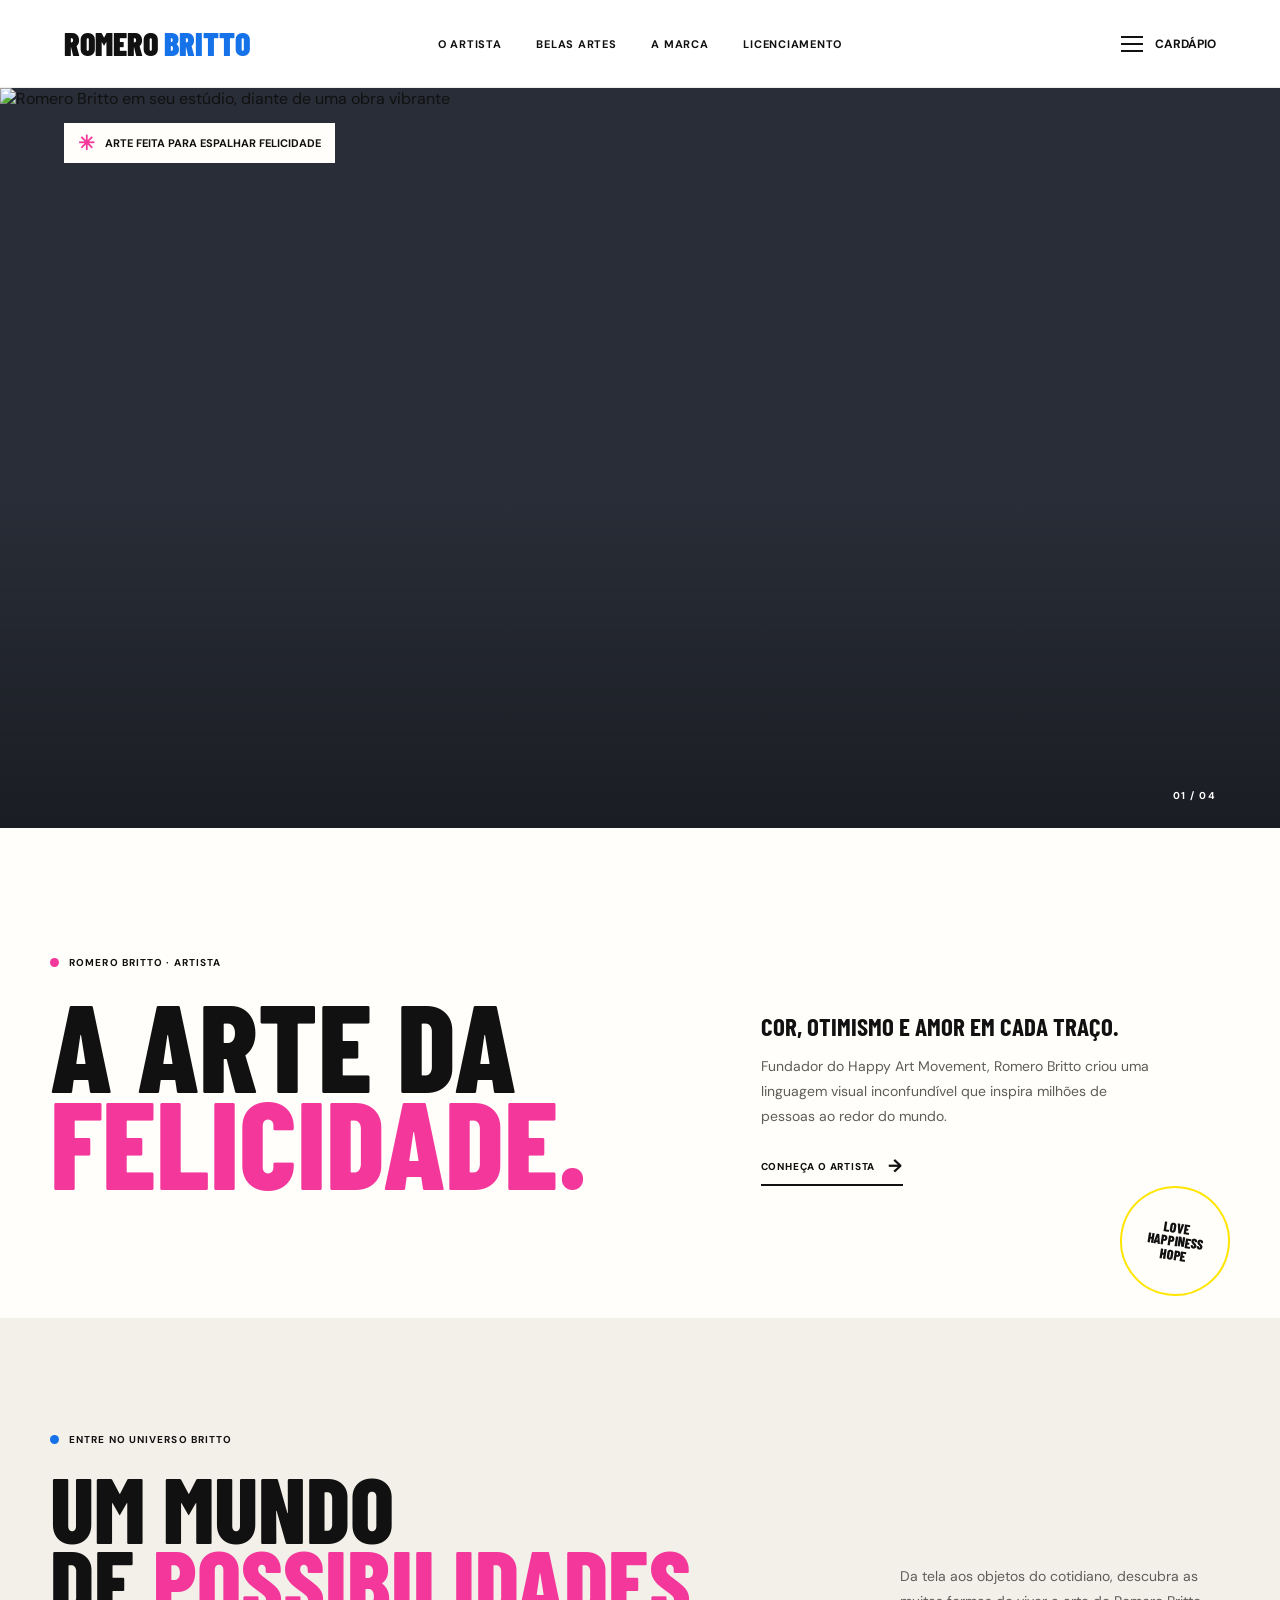
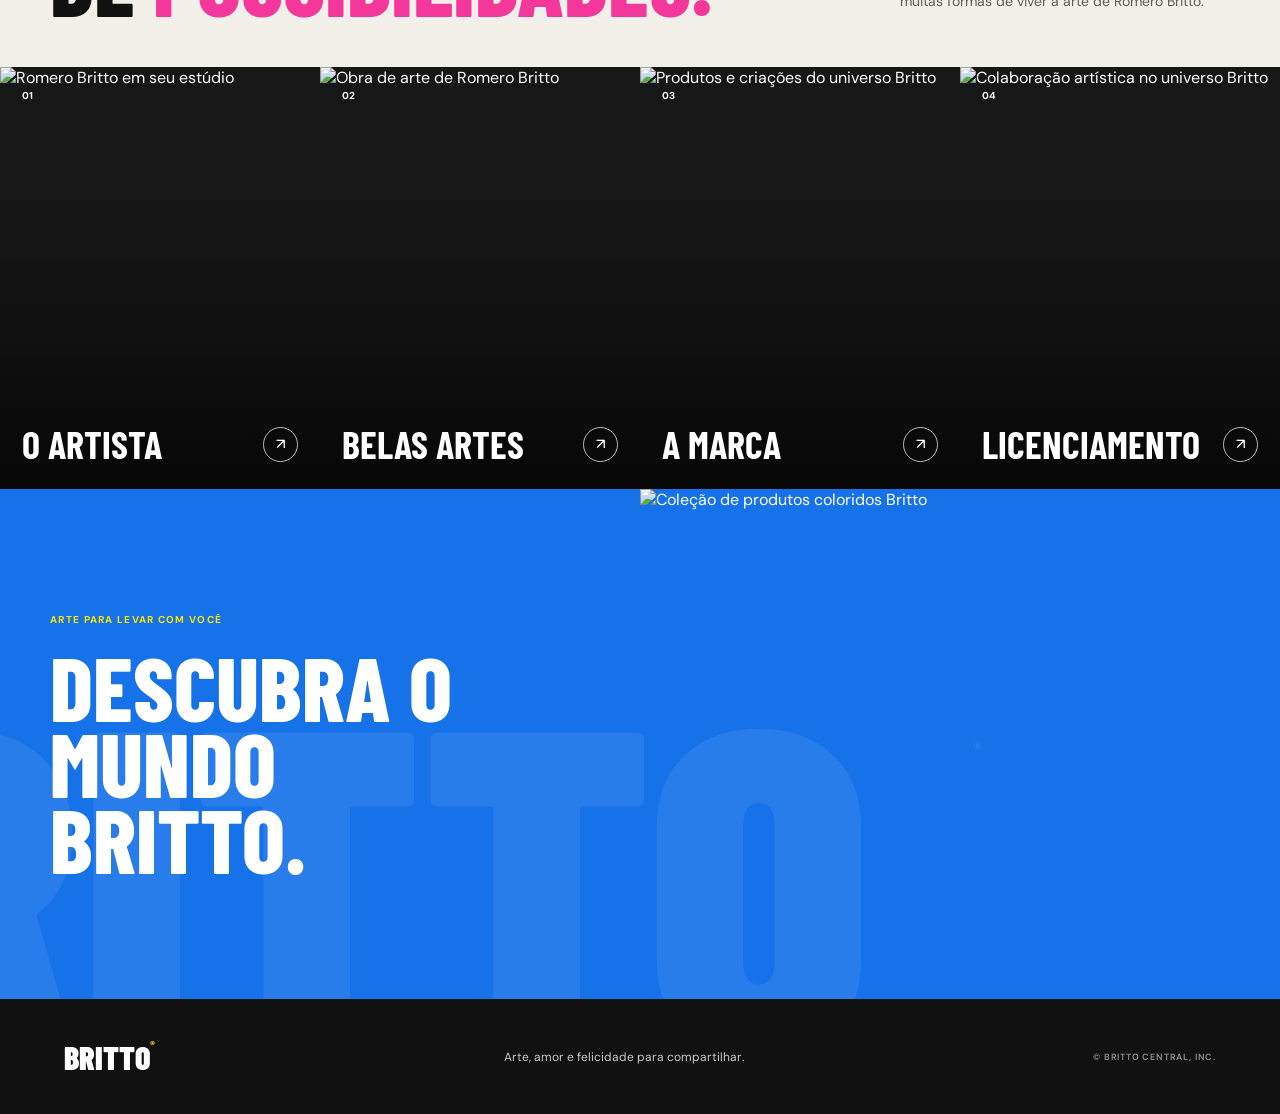
==== index.html @ 92412140 "Primeira publicação" ====
<!doctype html>
<html lang="pt-BR">
<head>
  <meta charset="utf-8">
  <meta name="viewport" content="width=device-width, initial-scale=1">
  <meta name="theme-color" content="#ffffff">
  <meta name="description" content="Entre no universo colorido de Romero Britto: arte, design e felicidade em movimento.">
  <title>Romero Britto | The Art of Happiness</title>
  <link rel="preconnect" href="https://britto.com">
  <link rel="preconnect" href="https://fonts.googleapis.com">
  <link rel="preconnect" href="https://fonts.gstatic.com" crossorigin>
  <link href="https://fonts.googleapis.com/css2?family=Barlow+Condensed:wght@600;700;800;900&family=DM+Sans:wght@400;500;600;700&display=swap" rel="stylesheet">
  <link rel="stylesheet" href="styles.css">
  <script src="script.js" defer></script>
</head>
<body>
  <a class="skip-link" href="#conteudo">Pular para o conteúdo</a>
  <header class="site-header">
    <a class="wordmark" href="#inicio" aria-label="Romero Britto, início">
      <span>ROMERO</span> <span>BRITTO</span>
    </a>
    <nav class="top-nav" aria-label="Navegação principal">
      <a href="https://www.shopbritto.com/pages/the-artist">O ARTISTA</a>
      <a href="https://www.shopbritto.com/pages/romero-britto-fine-art">BELAS ARTES</a>
      <a href="https://www.shopbritto.com/pages/britto-brand">A MARCA</a>
      <a href="https://www.shopbritto.com/pages/britto-licensing">LICENCIAMENTO</a>
    </nav>
    <button class="menu-toggle" type="button" aria-expanded="false" aria-controls="side-menu">
      <span class="menu-icon" aria-hidden="true"><i></i><i></i><i></i></span>
      <span>Cardápio</span>
    </button>
  </header>

  <div class="menu-scrim" hidden></div>
  <aside class="side-menu" id="side-menu" aria-label="Cardápio" aria-hidden="true" inert>
    <div class="drawer-top">
      <span class="drawer-title">Cardápio</span>
      <button class="drawer-close" type="button" aria-label="Fechar cardápio"><span aria-hidden="true">×</span></button>
    </div>
    <p class="drawer-kicker">Explore o universo Britto</p>
    <nav class="drawer-nav" aria-label="Links do cardápio">
      <a href="https://www.shopbritto.com/pages/the-artist"><span>01</span>O artista</a>
      <a href="https://www.shopbritto.com/pages/romero-britto-fine-art"><span>02</span>Belas artes</a>
      <a href="https://www.shopbritto.com/pages/britto-brand"><span>03</span>A marca</a>
      <a href="https://www.shopbritto.com/pages/britto-licensing"><span>04</span>Licenciamento</a>
    </nav>
  </aside>

  <main id="conteudo">
    <section class="hero" id="inicio" aria-label="Romero Britto em seu estúdio">
      <img class="hero-image" src="https://britto.com/wp-content/uploads/2026/08/b-banner-desktop-scaled.jpg" alt="Romero Britto em seu estúdio, diante de uma obra vibrante" fetchpriority="high">
      <div class="hero-note"><span class="note-star" aria-hidden="true">✳</span> Arte feita para espalhar felicidade</div>
      <div class="hero-index" aria-hidden="true">01 / 04</div>
    </section>

    <section class="intro section-wrap">
      <div class="intro-label"><span class="color-dot"></span> ROMERO BRITTO · ARTISTA</div>
      <div class="intro-content">
        <h1>A arte da<br><em>felicidade.</em></h1>
        <div class="intro-copy">
          <p class="intro-lead">Cor, otimismo e amor em cada traço.</p>
          <p>Fundador do Happy Art Movement, Romero Britto criou uma linguagem visual inconfundível que inspira milhões de pessoas ao redor do mundo.</p>
          <a class="text-link" href="https://www.shopbritto.com/pages/the-artist">CONHEÇA O ARTISTA <span aria-hidden="true">→</span></a>
        </div>
      </div>
      <div class="intro-stamp" aria-hidden="true">LOVE<br>HAPPINESS<br>HOPE</div>
    </section>

    <section class="discover" aria-labelledby="discover-title">
      <div class="section-wrap discover-head">
        <div>
          <div class="intro-label"><span class="color-dot dot-blue"></span> ENTRE NO UNIVERSO BRITTO</div>
          <h2 id="discover-title">Um mundo<br>de <em>possibilidades.</em></h2>
        </div>
        <p>Da tela aos objetos do cotidiano, descubra as muitas formas de viver a arte de Romero Britto.</p>
      </div>
      <div class="feature-grid">
        <a class="feature feature-artist" href="https://www.shopbritto.com/pages/the-artist">
          <img src="https://britto.com/wp-content/uploads/2026/08/b-banner-desktop-scaled.jpg" alt="Romero Britto em seu estúdio" loading="lazy">
          <span class="feature-number">01</span><span class="feature-title">O artista <b aria-hidden="true">↗</b></span>
        </a>
        <a class="feature feature-fine-art" href="https://www.shopbritto.com/pages/romero-britto-fine-art">
          <img src="https://britto.com/wp-content/uploads/sb-instagram-feed-images/825325809_18635080120003110_6765232117964601297_nfull.jpg" alt="Obra de arte de Romero Britto" loading="lazy">
          <span class="feature-number">02</span><span class="feature-title">Belas artes <b aria-hidden="true">↗</b></span>
        </a>
        <a class="feature feature-brand" href="https://www.shopbritto.com/pages/britto-brand">
          <img src="https://britto.com/wp-content/uploads/2026/08/b-products-desktop-scaled.jpg" alt="Produtos e criações do universo Britto" loading="lazy">
          <span class="feature-number">03</span><span class="feature-title">A marca <b aria-hidden="true">↗</b></span>
        </a>
        <a class="feature feature-license" href="https://www.shopbritto.com/pages/britto-licensing">
          <img src="https://britto.com/wp-content/uploads/sb-instagram-feed-images/814031059_18631318309003110_2124690663657134281_nfull.jpg" alt="Colaboração artística no universo Britto" loading="lazy">
          <span class="feature-number">04</span><span class="feature-title">Licenciamento <b aria-hidden="true">↗</b></span>
        </a>
      </div>
    </section>

    <section class="shop-band">
      <div class="shop-band-art" aria-hidden="true">BRITTO<span>®</span></div>
      <div class="shop-band-content">
        <p>ARTE PARA LEVAR COM VOCÊ</p>
        <h2>Descubra o mundo<br>Britto.</h2>
      </div>
      <img class="shop-band-image" src="https://britto.com/wp-content/uploads/2026/08/b-products-desktop-scaled.jpg" alt="Coleção de produtos coloridos Britto" loading="lazy">
    </section>
  </main>

  <footer class="site-footer">
    <a class="footer-mark" href="#inicio">BRITTO<span>®</span></a>
    <p>Arte, amor e felicidade para compartilhar.</p>
    <span class="copyright">© BRITTO CENTRAL, INC.</span>
  </footer>
</body>
</html>
---- styles.css ----
:root {
  color-scheme: light;
  --ink: #111111;
  --paper: #fffefa;
  --yellow: #ffe500;
  --pink: #f4389b;
  --blue: #1672e8;
  --green: #73d531;
  --line: #dedbd2;
  --display: "Barlow Condensed", Impact, sans-serif;
  --body: "DM Sans", sans-serif;
}

* { box-sizing: border-box; }
html { scroll-behavior: smooth; }
body { margin: 0; color: var(--ink); background: var(--paper); font-family: var(--body); }
body.menu-open { overflow: hidden; }
a { color: inherit; text-decoration: none; }
button { color: inherit; font: inherit; }
.skip-link { position: fixed; z-index: 20; top: 8px; left: 8px; padding: 12px 16px; transform: translateY(-150%); background: var(--yellow); font-weight: 700; }
.skip-link:focus { transform: translateY(0); }

.site-header { position: relative; z-index: 5; display: grid; grid-template-columns: 1fr auto 1fr; align-items: center; min-height: 88px; padding: 0 clamp(24px, 5vw, 80px); background: #fff; border-bottom: 1px solid #efeee9; }
.wordmark { justify-self: start; white-space: nowrap; font-family: var(--display); font-size: clamp(25px, 2.5vw, 36px); font-weight: 900; line-height: .85; }
.wordmark span:last-child { color: var(--blue); }
.top-nav { display: flex; align-items: center; gap: clamp(18px, 2.7vw, 44px); }
.top-nav a { position: relative; padding: 8px 0; font-size: 11px; font-weight: 700; letter-spacing: .07em; white-space: nowrap; }
.top-nav a::after { position: absolute; right: 0; bottom: 2px; left: 0; height: 2px; content: ""; transform: scaleX(0); transform-origin: left; background: var(--pink); transition: transform .2s ease; }
.top-nav a:hover::after, .top-nav a:focus-visible::after { transform: scaleX(1); }
.menu-toggle { justify-self: end; display: inline-flex; align-items: center; gap: 12px; padding: 10px 0 10px 12px; border: 0; background: transparent; cursor: pointer; font-size: 12px; font-weight: 700; text-transform: uppercase; }
.menu-icon { display: grid; width: 22px; gap: 5px; }
.menu-icon i { display: block; width: 100%; height: 2px; background: currentColor; transition: transform .2s ease; }
.menu-toggle[aria-expanded="true"] .menu-icon i:first-child { transform: translateY(7px) rotate(45deg); }
.menu-toggle[aria-expanded="true"] .menu-icon i:nth-child(2) { opacity: 0; }
.menu-toggle[aria-expanded="true"] .menu-icon i:last-child { transform: translateY(-7px) rotate(-45deg); }

.menu-scrim { position: fixed; z-index: 8; inset: 0; background: rgb(0 0 0 / 48%); opacity: 0; transition: opacity .28s ease; }
.menu-scrim.is-visible { opacity: 1; }
.side-menu { position: fixed; z-index: 9; inset: 0 auto 0 0; display: flex; width: min(430px, 88vw); flex-direction: column; padding: 30px clamp(26px, 5vw, 54px) 38px; transform: translateX(-102%); background: var(--paper); transition: transform .35s cubic-bezier(.2,.75,.2,1); }
.side-menu.is-open { transform: translateX(0); }
.drawer-top { display: flex; align-items: center; justify-content: space-between; padding-bottom: 25px; border-bottom: 1px solid var(--line); }
.drawer-title { font-family: var(--display); font-size: 38px; font-weight: 800; text-transform: uppercase; }
.drawer-close { display: grid; width: 42px; aspect-ratio: 1; place-items: center; border: 1px solid var(--ink); border-radius: 50%; background: transparent; cursor: pointer; font-size: 30px; line-height: 1; }
.drawer-kicker { margin: 34px 0 20px; color: #6a6862; font-size: 11px; font-weight: 600; letter-spacing: .1em; text-transform: uppercase; }
.drawer-nav { display: grid; }
.drawer-nav a { display: flex; align-items: baseline; gap: 16px; padding: 15px 0; border-bottom: 1px solid var(--line); font-family: var(--display); font-size: clamp(28px, 7vw, 38px); font-weight: 700; text-transform: uppercase; transition: color .15s ease, padding-left .15s ease; }
.drawer-nav a:hover { padding-left: 7px; color: var(--blue); }
.drawer-nav a span { color: var(--pink); font-family: var(--body); font-size: 10px; font-weight: 700; }

.hero { position: relative; height: min(740px, 76vw); min-height: 480px; overflow: hidden; background: #292d37; }
.hero::after { position: absolute; inset: 55% 0 0; content: ""; background: linear-gradient(0deg, rgb(0 0 0 / 36%), transparent); pointer-events: none; }
.hero-image { width: 100%; height: 100%; object-fit: cover; object-position: center 36%; }
.hero-note { position: absolute; z-index: 1; top: 35px; left: clamp(24px, 5vw, 80px); display: flex; align-items: center; gap: 10px; padding: 10px 14px; background: var(--paper); font-size: 11px; font-weight: 700; text-transform: uppercase; }
.note-star { color: var(--pink); font-size: 20px; line-height: 1; }
.hero-index { position: absolute; z-index: 1; right: clamp(24px, 5vw, 80px); bottom: 26px; color: white; font-size: 10px; font-weight: 700; letter-spacing: .15em; }

.section-wrap { width: min(1180px, calc(100% - 64px)); margin-inline: auto; }
.intro { position: relative; padding-top: clamp(78px, 10vw, 138px); padding-bottom: clamp(86px, 10vw, 140px); }
.intro-label { display: flex; align-items: center; gap: 10px; font-size: 10px; font-weight: 700; letter-spacing: .11em; }
.color-dot { width: 9px; height: 9px; border-radius: 50%; background: var(--pink); }
.dot-blue { background: var(--blue); }
.intro-content { display: grid; grid-template-columns: 1.05fr .8fr; align-items: end; gap: 8%; margin-top: 27px; }
.intro h1, .discover h2 { margin: 0; font-family: var(--display); font-size: clamp(66px, 9.6vw, 132px); font-weight: 800; line-height: .79; letter-spacing: 0; text-transform: uppercase; }
.intro h1 em, .discover h2 em { color: var(--pink); font-style: normal; }
.intro-copy { max-width: 390px; padding-bottom: 4px; }
.intro-lead { margin: 0 0 13px; font-family: var(--display); font-size: 25px; font-weight: 700; text-transform: uppercase; }
.intro-copy > p:not(.intro-lead) { margin: 0; color: #5f5d58; font-size: 14px; line-height: 1.8; }
.text-link { display: inline-flex; align-items: center; gap: 13px; margin-top: 25px; padding-bottom: 6px; border-bottom: 2px solid var(--ink); font-size: 10px; font-weight: 800; letter-spacing: .08em; }
.text-link span { font-size: 18px; transition: transform .2s ease; }
.text-link:hover span { transform: translateX(4px); }
.intro-stamp { position: absolute; right: 0; bottom: 22px; display: grid; width: 110px; aspect-ratio: 1; place-content: center; transform: rotate(9deg); border: 2px solid var(--yellow); border-radius: 50%; color: var(--ink); font-family: var(--display); font-size: 14px; font-weight: 800; line-height: .95; text-align: center; }

.discover { padding: clamp(78px, 9vw, 120px) 0 0; background: #f3f0e9; }
.discover-head { display: flex; align-items: end; justify-content: space-between; gap: 40px; padding-bottom: 50px; }
.discover h2 { margin-top: 25px; font-size: clamp(58px, 7.2vw, 96px); }
.discover-head > p { width: min(330px, 32%); margin: 0 0 3px; color: #5f5d58; font-size: 14px; line-height: 1.8; }
.feature-grid { display: grid; grid-template-columns: repeat(4, 1fr); }
.feature { position: relative; height: clamp(270px, 33vw, 455px); overflow: hidden; background: #171717; color: white; }
.feature::after { position: absolute; inset: 30% 0 0; content: ""; background: linear-gradient(0deg, rgb(0 0 0 / 68%), transparent); }
.feature img { width: 100%; height: 100%; object-fit: cover; transition: transform .6s cubic-bezier(.2,.7,.2,1); }
.feature:hover img { transform: scale(1.055); }
.feature-artist img { object-position: 54% center; }
.feature-fine-art img { object-position: center; }
.feature-brand img { object-position: center; }
.feature-license img { object-position: center; }
.feature-number { position: absolute; z-index: 1; top: 22px; left: 22px; font-size: 10px; font-weight: 700; }
.feature-title { position: absolute; z-index: 1; right: 22px; bottom: 22px; left: 22px; display: flex; align-items: center; justify-content: space-between; font-family: var(--display); font-size: clamp(24px, 3vw, 38px); font-weight: 700; text-transform: uppercase; }
.feature-title b { display: grid; width: 35px; aspect-ratio: 1; place-items: center; border: 1px solid rgb(255 255 255 / 70%); border-radius: 50%; font-family: var(--body); font-size: 15px; font-weight: 500; transition: color .2s, background .2s; }
.feature:hover .feature-title b { color: var(--ink); background: var(--yellow); }

.shop-band { position: relative; display: grid; min-height: 510px; grid-template-columns: 1fr 1fr; overflow: hidden; background: var(--blue); color: #fff; }
.shop-band-art { position: absolute; right: 32%; bottom: -11%; color: rgb(255 255 255 / 8%); font-family: var(--display); font-size: clamp(190px, 36vw, 520px); font-weight: 900; line-height: .8; letter-spacing: 0; pointer-events: none; }
.shop-band-art span { position: absolute; top: 15%; right: -9%; font-family: var(--body); font-size: 18px; }
.shop-band-content { z-index: 1; align-self: center; padding: 72px max(36px, calc((100vw - 1180px) / 2)); padding-right: 20px; }
.shop-band-content > p { margin: 0 0 22px; color: var(--yellow); font-size: 10px; font-weight: 700; letter-spacing: .13em; }
.shop-band h2 { margin: 0; font-family: var(--display); font-size: clamp(56px, 7vw, 90px); font-weight: 800; line-height: .85; text-transform: uppercase; }
.shop-band-image { width: 100%; height: 100%; min-height: 510px; object-fit: cover; }
.site-footer { display: flex; min-height: 115px; align-items: center; justify-content: space-between; gap: 20px; padding: 22px clamp(24px, 5vw, 80px); background: var(--ink); color: #fff; }
.footer-mark { font-family: var(--display); font-size: 32px; font-weight: 900; }
.footer-mark span { color: var(--yellow); font-family: var(--body); font-size: 10px; vertical-align: top; }
.site-footer p { margin: 0; color: #c9c9c9; font-size: 12px; }
.copyright { color: #929292; font-size: 9px; font-weight: 600; letter-spacing: .09em; }

:focus-visible { outline: 3px solid var(--pink); outline-offset: 4px; }
@media (min-width: 1500px) { .hero-image { object-position: center 32%; } }
@media (max-width: 1000px) {
  .site-header { grid-template-columns: 1fr auto; min-height: 78px; }
  .top-nav { display: none; }
  .hero { height: 76vw; min-height: 500px; max-height: 760px; }
  .hero-image { object-position: 54% center; }
  .feature-grid { grid-template-columns: repeat(2, 1fr); }
  .feature { height: clamp(300px, 48vw, 490px); }
}
@media (max-width: 650px) {
  .site-header { min-height: 72px; padding-inline: 19px; }
  .wordmark { font-size: 30px; }
  .menu-toggle { gap: 9px; font-size: 10px; }
  .menu-icon { width: 20px; }
  .hero { height: 136vw; min-height: 510px; max-height: 720px; }
  .hero-image { object-position: 52% center; }
  .hero-note { top: 18px; left: 18px; max-width: calc(100% - 36px); font-size: 9px; }
  .hero-index { right: 18px; bottom: 18px; }
  .section-wrap { width: calc(100% - 40px); }
  .intro { padding-top: 76px; padding-bottom: 105px; }
  .intro-content { grid-template-columns: 1fr; gap: 29px; margin-top: 24px; }
  .intro h1 { font-size: clamp(72px, 19vw, 110px); }
  .intro-copy { max-width: 420px; }
  .intro-lead { font-size: 23px; }
  .intro-copy > p:not(.intro-lead) { font-size: 13px; }
  .intro-stamp { right: 0; bottom: 23px; width: 83px; font-size: 11px; }
  .discover { padding-top: 72px; }
  .discover-head { display: block; padding-bottom: 32px; }
  .discover h2 { margin-top: 20px; font-size: clamp(55px, 15vw, 78px); }
  .discover-head > p { width: min(100%, 360px); margin-top: 25px; font-size: 13px; }
  .feature-grid { grid-template-columns: 1fr 1fr; }
  .feature { height: 62vw; min-height: 230px; max-height: 360px; }
  .feature-number { top: 14px; left: 14px; }
  .feature-title { right: 13px; bottom: 14px; left: 14px; gap: 8px; font-size: clamp(19px, 5.7vw, 29px); }
  .feature-title b { width: 29px; }
  .shop-band { grid-template-columns: 1fr; }
  .shop-band-content { padding: 74px 24px 52px; }
  .shop-band h2 { font-size: clamp(60px, 16vw, 82px); }
  .shop-band-art { right: 4%; bottom: 30%; font-size: 55vw; }
  .shop-band-image { min-height: 0; height: 68vw; max-height: 400px; }
  .site-footer { min-height: 156px; flex-wrap: wrap; justify-content: space-between; padding: 25px 20px; }
  .site-footer p { order: 3; width: 100%; }
  .copyright { font-size: 8px; }
}
@media (prefers-reduced-motion: reduce) {
  *, *::before, *::after { scroll-behavior: auto !important; transition-duration: .01ms !important; animation-duration: .01ms !important; animation-iteration-count: 1 !important; }
}
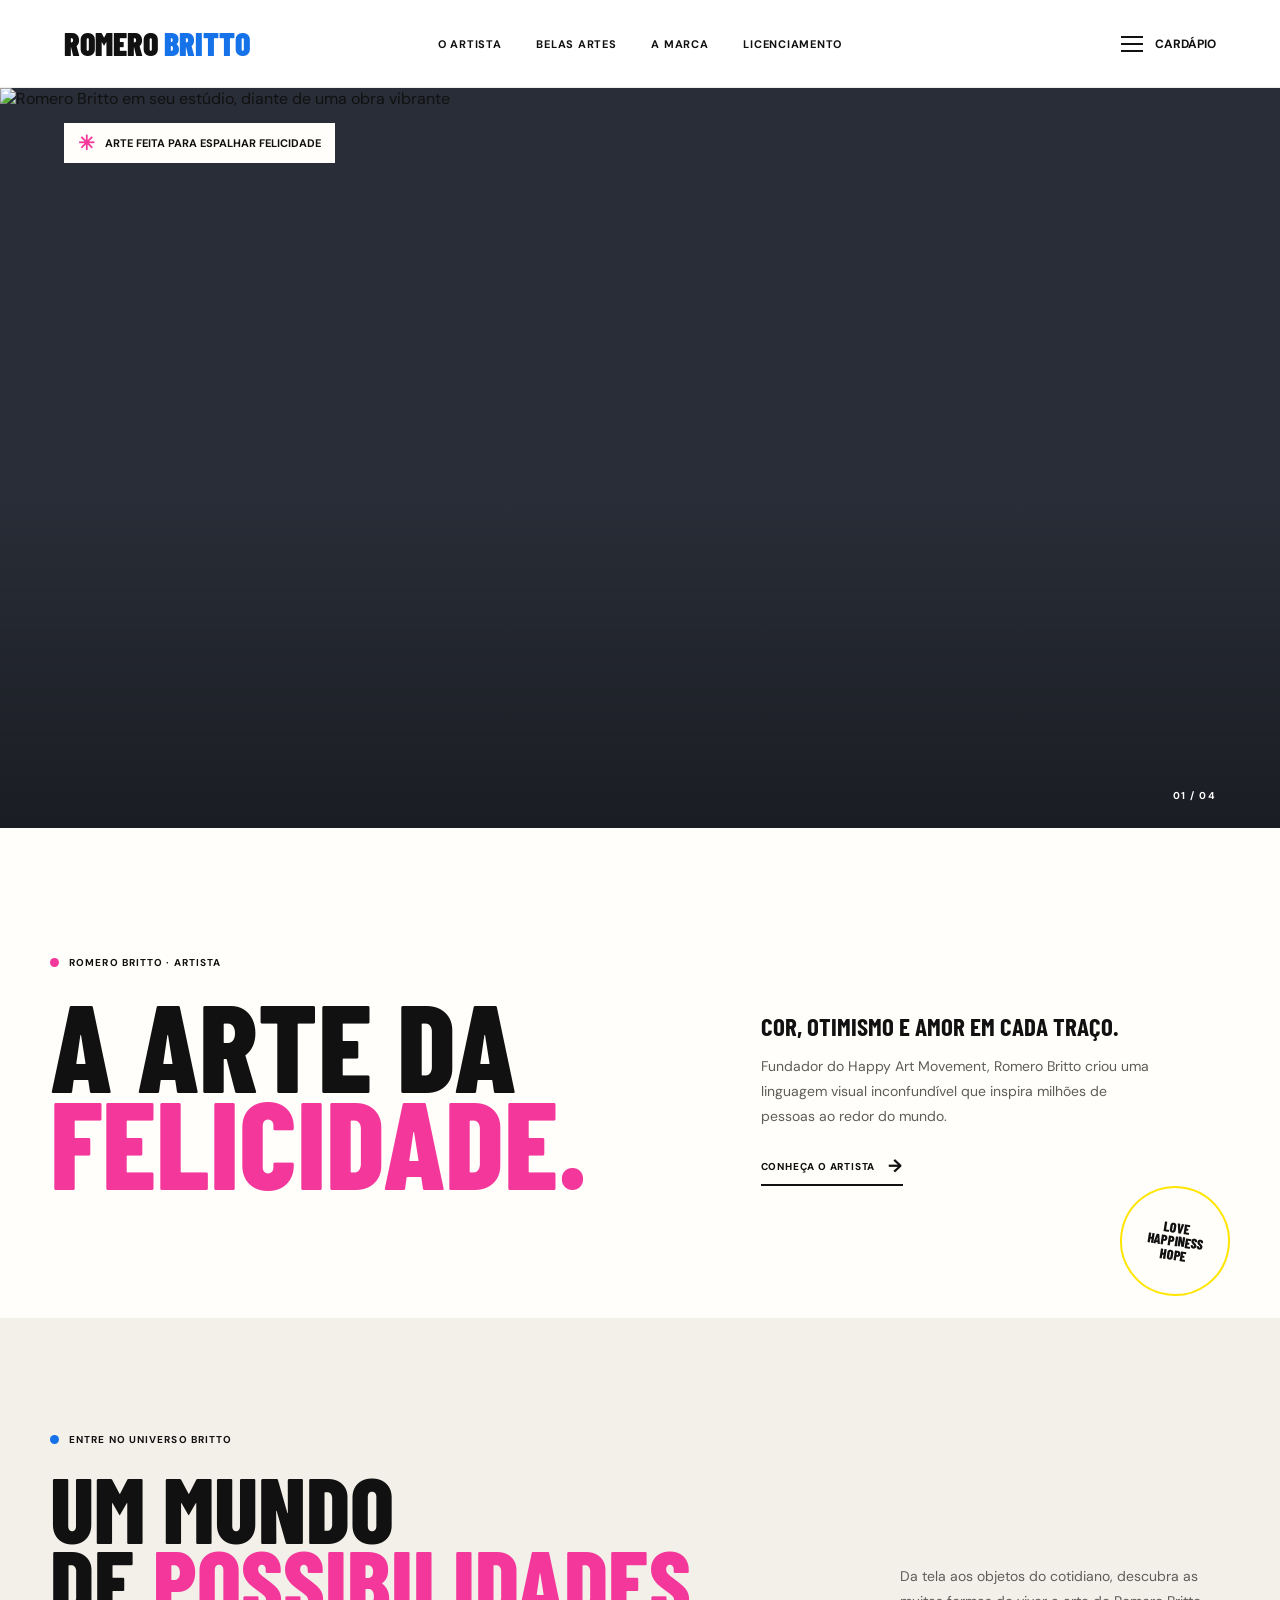
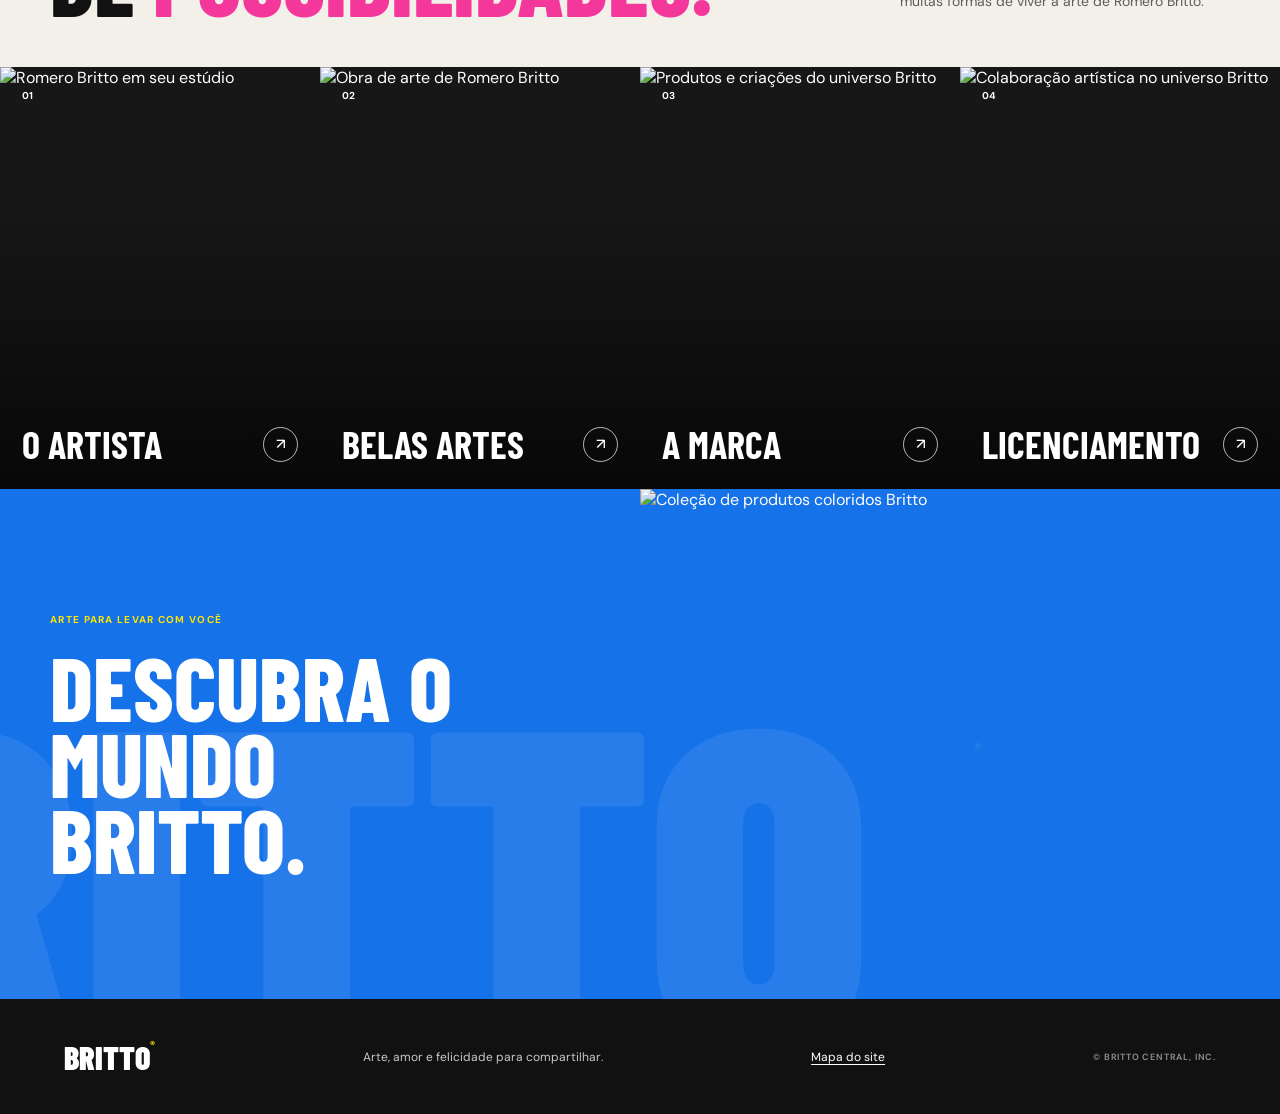
==== commit 6a8b67b4: "MapadoSite" ====
--- a/index.html
+++ b/index.html
@@ -4,8 +4,8 @@
   <meta charset="utf-8">
   <meta name="viewport" content="width=device-width, initial-scale=1">
   <meta name="theme-color" content="#ffffff">
-  <meta name="description" content="Entre no universo colorido de Romero Britto: arte, design e felicidade em movimento.">
-  <title>Romero Britto | The Art of Happiness</title>
+  <meta name="description" content="Entre no universo colorido de Romero Britto: arte, design, culturae felicidade em movimento.">
+  <title>Romero Britto | A Arte Brasileira</title>
   <link rel="preconnect" href="https://britto.com">
   <link rel="preconnect" href="https://fonts.googleapis.com">
   <link rel="preconnect" href="https://fonts.gstatic.com" crossorigin>
@@ -94,7 +94,7 @@
       </div>
     </section>
 
-    <section class="shop-band">
+    <section class="shop-band" id="shop-band">
       <div class="shop-band-art" aria-hidden="true">BRITTO<span>®</span></div>
       <div class="shop-band-content">
         <p>ARTE PARA LEVAR COM VOCÊ</p>
@@ -107,6 +107,7 @@
   <footer class="site-footer">
     <a class="footer-mark" href="#inicio">BRITTO<span>®</span></a>
     <p>Arte, amor e felicidade para compartilhar.</p>
+    <a class="footer-sitemap" href="mapa-do-site.html">Mapa do site</a>
     <span class="copyright">© BRITTO CENTRAL, INC.</span>
   </footer>
 </body>
--- a/styles.css
+++ b/styles.css
@@ -94,12 +94,24 @@
 .shop-band-content { z-index: 1; align-self: center; padding: 72px max(36px, calc((100vw - 1180px) / 2)); padding-right: 20px; }
 .shop-band-content > p { margin: 0 0 22px; color: var(--yellow); font-size: 10px; font-weight: 700; letter-spacing: .13em; }
 .shop-band h2 { margin: 0; font-family: var(--display); font-size: clamp(56px, 7vw, 90px); font-weight: 800; line-height: .85; text-transform: uppercase; }
-.shop-band-image { width: 100%; height: 100%; min-height: 510px; object-fit: cover; }
+.shop-band-image { width: 100%; height: 100%; min-height: 510px; object-fit: cover; transition: transform .35s ease; }
+.shop-band-image:hover { position: relative; z-index: 2; transform: scale(5); cursor: zoom-in; }
 .site-footer { display: flex; min-height: 115px; align-items: center; justify-content: space-between; gap: 20px; padding: 22px clamp(24px, 5vw, 80px); background: var(--ink); color: #fff; }
 .footer-mark { font-family: var(--display); font-size: 32px; font-weight: 900; }
 .footer-mark span { color: var(--yellow); font-family: var(--body); font-size: 10px; vertical-align: top; }
+.footer-sitemap { font-size: 12px; text-decoration: underline; text-underline-offset: 3px; }
 .site-footer p { margin: 0; color: #c9c9c9; font-size: 12px; }
 .copyright { color: #929292; font-size: 9px; font-weight: 600; letter-spacing: .09em; }
+
+.sitemap-page { min-height: 65vh; padding-block: clamp(72px, 10vw, 130px); }
+.sitemap-page h1 { margin: 24px 0 48px; font-family: var(--display); font-size: clamp(64px, 10vw, 120px); font-weight: 800; line-height: .85; text-transform: uppercase; }
+.sitemap-page h1 em { color: var(--pink); font-style: normal; }
+.sitemap-groups { display: grid; grid-template-columns: repeat(2, minmax(0, 1fr)); gap: 48px; }
+.sitemap-groups h2 { margin: 0 0 14px; font-family: var(--display); font-size: 26px; text-transform: uppercase; }
+.sitemap-groups ul { margin: 0; padding: 0; list-style: none; }
+.sitemap-groups li { border-top: 1px solid var(--line); }
+.sitemap-groups a { display: block; padding: 13px 0; font-size: 14px; }
+.sitemap-groups a:hover { color: var(--blue); }
 
 :focus-visible { outline: 3px solid var(--pink); outline-offset: 4px; }
 @media (min-width: 1500px) { .hero-image { object-position: center 32%; } }
@@ -145,6 +157,7 @@
   .site-footer { min-height: 156px; flex-wrap: wrap; justify-content: space-between; padding: 25px 20px; }
   .site-footer p { order: 3; width: 100%; }
   .copyright { font-size: 8px; }
+  .sitemap-groups { grid-template-columns: 1fr; gap: 34px; }
 }
 @media (prefers-reduced-motion: reduce) {
   *, *::before, *::after { scroll-behavior: auto !important; transition-duration: .01ms !important; animation-duration: .01ms !important; animation-iteration-count: 1 !important; }
